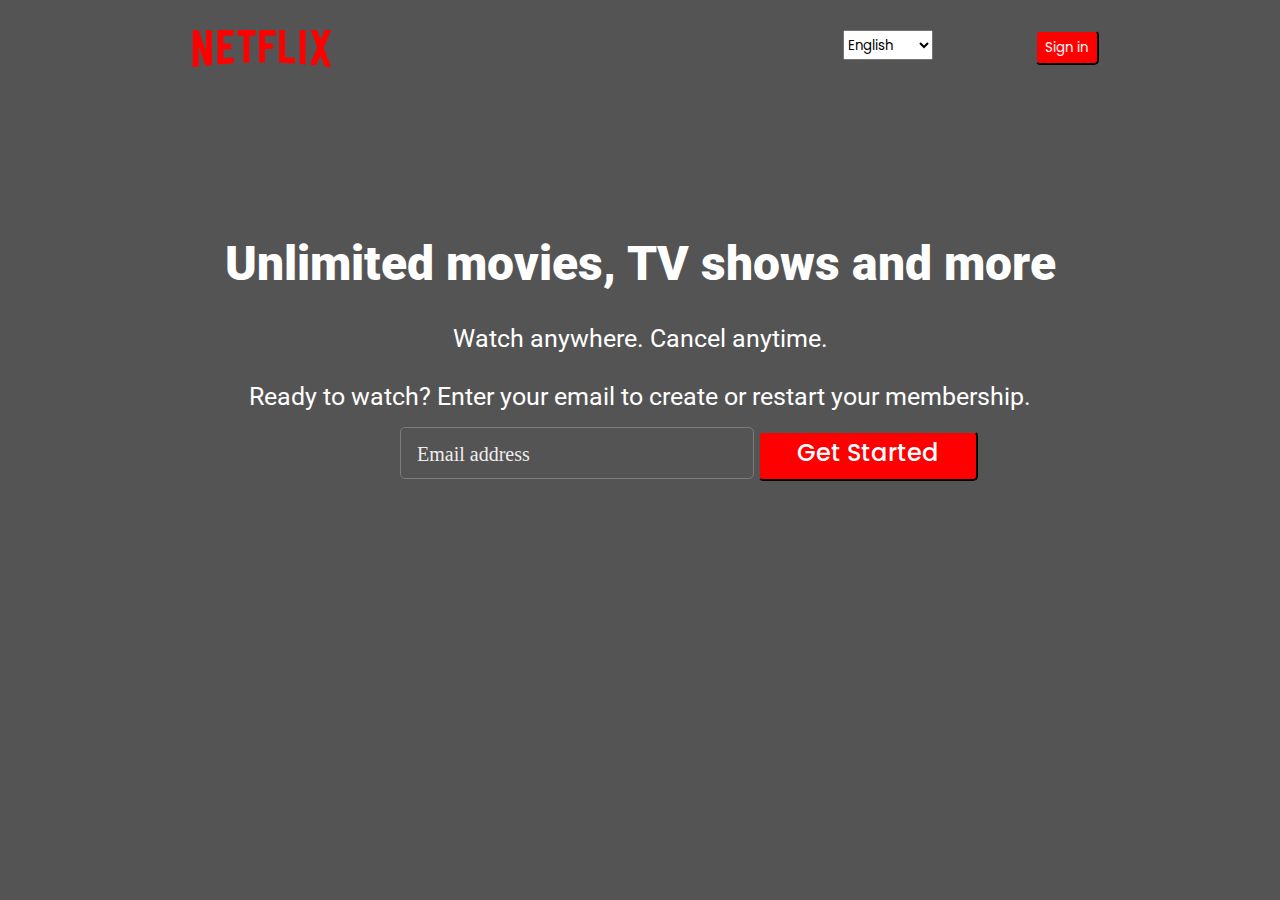
==== index.html @ d262f50c "Add files via upload" ====
<!DOCTYPE html>
<html lang="en">
<head>
    <meta charset="UTF-8">
    <meta name="viewport" content="width=device-width, initial-scale=1.0">
    <title>Netflix India – Watch TV Shows Online, Watch Movies Online</title>
    <link rel="icon" type="image/x-icon" href="netflix_logo_icon_170919.ico">
    <link rel="stylesheet" href="https://cdnjs.cloudflare.com/ajax/libs/font-awesome/6.4.2/css/all.min.css" 
    integrity="sha512-z3gLpd7yknf1YoNbCzqRKc4qyor8gaKU1qmn+CShxbuBusANI9QpRohGBreCFkKxLhei6S9CQXFEbbKuqLg0DA==" 
    crossorigin="anonymous" referrerpolicy="no-referrer" />
    <link rel="stylesheet" href="styles.css">
    <link rel="preconnect" href="https://fonts.googleapis.com">
    <link rel="preconnect" href="https://fonts.gstatic.com" crossorigin>
    <link href="https://fonts.googleapis.com/css2?family=Poppins:wght@100;400;500&display=swap" rel="stylesheet">
    <link href="https://fonts.googleapis.com/css2?family=Poppins:wght@100;400;500&family=Roboto:wght@400;700&display=swap" rel="stylesheet">
</head>
<body>
  <div id="wrapper">
    <div class="front-page">
        <div class="blackLayer"></div>
        <div class="header">
            <div class="logo">
                <svg viewBox="0 0 111 30" version="1.1" xmlns="http://www.w3.org/2000/svg" xmlns:xlink="http://www.w3.org/1999/xlink" aria-hidden="true" role="img" class="logo-heading"><g><path fill="red" d="M105.06233,14.2806261 L110.999156,30 C109.249227,29.7497422 107.500234,29.4366857 105.718437,29.1554972 L102.374168,20.4686475 L98.9371075,28.4375293 C97.2499766,28.1563408 95.5928391,28.061674 93.9057081,27.8432843 L99.9372012,14.0931671 L94.4680851,-5.68434189e-14 L99.5313525,-5.68434189e-14 L102.593495,7.87421502 L105.874965,-5.68434189e-14 L110.999156,-5.68434189e-14 L105.06233,14.2806261 Z M90.4686475,-5.68434189e-14 L85.8749649,-5.68434189e-14 L85.8749649,27.2499766 C87.3746368,27.3437061 88.9371075,27.4055675 90.4686475,27.5930265 L90.4686475,-5.68434189e-14 Z M81.9055207,26.93692 C77.7186241,26.6557316 73.5307901,26.4064111 69.250164,26.3117443 L69.250164,-5.68434189e-14 L73.9366389,-5.68434189e-14 L73.9366389,21.8745899 C76.6248008,21.9373887 79.3120255,22.1557784 81.9055207,22.2804387 L81.9055207,26.93692 Z M64.2496954,10.6561065 L64.2496954,15.3435186 L57.8442216,15.3435186 L57.8442216,25.9996251 L53.2186709,25.9996251 L53.2186709,-5.68434189e-14 L66.3436123,-5.68434189e-14 L66.3436123,4.68741213 L57.8442216,4.68741213 L57.8442216,10.6561065 L64.2496954,10.6561065 Z M45.3435186,4.68741213 L45.3435186,26.2498828 C43.7810479,26.2498828 42.1876465,26.2498828 40.6561065,26.3117443 L40.6561065,4.68741213 L35.8121661,4.68741213 L35.8121661,-5.68434189e-14 L50.2183897,-5.68434189e-14 L50.2183897,4.68741213 L45.3435186,4.68741213 Z M30.749836,15.5928391 C28.687787,15.5928391 26.2498828,15.5928391 24.4999531,15.6875059 L24.4999531,22.6562939 C27.2499766,22.4678976 30,22.2495079 32.7809542,22.1557784 L32.7809542,26.6557316 L19.812541,27.6876933 L19.812541,-5.68434189e-14 L32.7809542,-5.68434189e-14 L32.7809542,4.68741213 L24.4999531,4.68741213 L24.4999531,10.9991564 C26.3126816,10.9991564 29.0936358,10.9054269 30.749836,10.9054269 L30.749836,15.5928391 Z M4.78114163,12.9684132 L4.78114163,29.3429562 C3.09401069,29.5313525 1.59340144,29.7497422 0,30 L0,-5.68434189e-14 L4.4690224,-5.68434189e-14 L10.562377,17.0315868 L10.562377,-5.68434189e-14 L15.2497891,-5.68434189e-14 L15.2497891,28.061674 C13.5935889,28.3437998 11.906458,28.4375293 10.1246602,28.6868498 L4.78114163,12.9684132 Z" fill="white"></path></g></svg>
            </div>
            <div class="lang-button">
                <label for="language"></label>                
                <select name="language" id="language">
                    <option value="1">English</option>
                    <option value="2">Hindi</option>
                    <option value="3">Other</option>
                </select>
            </div>
          <button id="top-signin" class="btn">Sign in</button>
        </div>
        <div class="content-heading content">Unlimited movies, TV shows and more</div>
        <div class="content-subheading content">
            Watch anywhere. Cancel anytime.<br><br>
            Ready to watch? Enter your email to create or restart your membership. 
        </div>  
        <div class="address">
          <label for="email" id="email"></label>
          <input class="email" type="email" id="emailAddress1" name="email" placeholder="Email address">
          <button id="getstartbtn1" class="btn btn1">Get Started
              <i class="fa-solid fa-chevron-right"></i>
          </button>
          <p id="errorMsg1" style="color: rgb(246, 250, 3); font-size:25px; font-weight:600; display:none;">
              Enter a valid email
          </p>
      </div> 
    </div><hr>
   <div class="second-page same-page">
      <div class="page-content">
        <div class="para-text">
            <h2>Enjoy on your TV.</h2>
            <p>Watch on smart TVs, PlayStation, Xbox, Chromecast, Apple TV, Blu-ray players and more.</p>
        </div>
        <div class="img-section">
            <img src="assests\tv.png" alt="" class="tv-image">
            <video src="assests\video1.m4v" autoplay loop muted class="tv-video"></video>
        </div>
       </div>
   </div><hr>
   <div class="third-page same-page">
      <div class="image-section">
        <img src="assests\feature-2.png" class="tv-image">
       </div>
       <div class="para-text">
        <h2>Download your shows to watch offline.</h2>
        <p>Save your favourites easily and always have something to watch.</p>
        </div>
   </div><hr>
  <div class="fourth-page same-page">
      <div class="para-text">
        <h2>Watch everywhere.</h2>
        <p>Stream unlimited movies and TV shows on your phone, tablet, laptop, and TV.</p>
      </div>
      <div class="image-section2">
        <img src="assests\tvandmobile.png" class="tv-image2"></img>
        <video src="assests\video2.m4v" autoplay loop muted class="tv-video2"></video>
      </div>
   </div><hr>
   <div class="fifth-page same-page">
             <div class="image-section">
                <img src="assests\children.png" class="tv-image">
             </div>
           <div class="para-text">
            <h2>Create profiles for children.</h2>
             <p>Send children on adventures with their favourite characters in a space made just for them—free with your membership.</p>
           </div>
   </div><hr>
  <div class="question-page same-page">
    <h2 class="question-heading">Frequently Asked Questions</h2>
     <div class="box">
        <div class="question-sub-heading">What is Netflix?<span class="plus-sign">+</span></div>
        <div class="plus-text hidden">Netflix is a streaming service that offers a wide variety of award-winning TV shows, movies, anime, documentaries and more – on thousands of internet-connected devices.<br><br>
          You can watch as much as you want, whenever you want, without a single ad – all for one low monthly price. There's always something new to discover, and new TV shows and movies are added every week!</div>
       </div>

       <div class="box">
        <div class="question-sub-heading">How much does Netflix cost?<span class="plus-sign">+</span></div>
        <div class="plus-text hidden">Watch Netflix on your smartphone, tablet, Smart TV, laptop, or streaming device, all for one fixed monthly fee. Plans range from<br>₹ 149 to ₹ 649 a month. No extra costs, no contracts.</div>
       </div>

       <div class="box">
        <div class="question-sub-heading">Where can I watch?<span class="plus-sign">+</span></div>
        <div class="plus-text hidden">Watch anywhere, anytime. Sign in with your Netflix account to watch instantly on the web at netflix.com from your personal computer or on any internet-connected device that offers the Netflix app, including smart TVs, smartphones, tablets, streaming media players and game consoles.<br><br>
          You can also download your favourite shows with the iOS, Android, or Windows 10 app. Use downloads to watch while you're on the go and without an internet connection. Take Netflix with you anywhere.</div>
       </div>
             
       <div class="box">
        <div class="question-sub-heading">How do I cancel?<span class="plus-sign">+</span></div>
        <div class="plus-text hidden">Netflix is flexible. There are no annoying contracts and no commitments. You can easily cancel your account online in two clicks. There are no cancellation fees – start or stop your account anytime.</div>
       </div>
       
       <div class="box">
        <div class="question-sub-heading">What can I watch on Netflix?<span class="plus-sign">+</span></div>
        <div class="plus-text hidden">Netflix has an extensive library of feature films, documentaries, TV shows, anime, award-winning Netflix originals, and more. Watch as much as you want, anytime you want.</div>
       </div>

       <div class="box">
        <div class="question-sub-heading">What can I watch on Netflix?<span class="plus-sign">+</span></div>
        <div class="plus-text hidden">The Netflix Kids experience is included in your membership to give parents control while kids enjoy family-friendly TV shows and films in their own space.<br><br>
          Kids profiles come with PIN-protected parental controls that let you restrict the maturity rating of content kids can watch and block specific titles you don’t want kids to see.</div>
       </div>
  </div>
  <div class="final-page same-page">
    <small>Ready to watch? Enter your email to create or restart your membership.
    </small>
    <div class="footer-emailbox">
      <label for="email" id="email"></label>
      <input class="email1" type="email" id="emailAddress2" name="email" placeholder="Email address">
      <button id="getstartbtn2" class="btn btn2">Get Started
          <i class="fa-solid fa-chevron-right"></i>
      </button>
      <p id="errorMsg2" style="color: rgb(240, 12, 12); font-size:25px; font-weight:600; display:none;">
          Enter a valid email
      </p>
  </div>
  <div class="footer">
      <h2>Questions? Call 000-000-000-0000</h2>
      <div class="row">
        <div class="col">
            <a href="#">FAQ</a>
            <a href="#">Investor Relations</a>
            <a href="#">Privacy</a>
            <a href="#">Speed Test</a>
        </div>
        <div class="col">
            <a href="#">Help Centre</a>
            <a href="#">Jobs</a>
            <a href="#">Cookie Preferences</a>
            <a href="#">Legal Notices</a>
        </div>
        <div class="col">
            <a href="#">Account</a>
            <a href="#">Ways to Watch</a>
            <a href="#">Corporate Information</a>
            <a href="#">Only on Netflix</a>
        </div>
        <div class="col">
            <a href="#">Media Centre</a>
            <a href="#">Terms of Use</a>
            <a href="#">Contact Us</a>
        </div>
    </div>

    <div class="lang-btn"><i class="fa-solid fa-globe"></i> English <img src="assests\down-icon.png"></div>

    <p class="copyright-text">Netflix India</p>
</div>
</body>
  <script src="app.js"></script>
</body>
</html>
---- styles.css ----
*{
    margin: 0;
    padding: 0;
    font-family: 'Poppins', sans-serif;
}
#wrapper{
    height: 100vh;
    overflow-x: hidden;
}
.logo{
    width: 50%;
}
.logo-heading{
    width: 50%;
    height: 40%;
    color: red;
}
#language{
    width: 90px;
    height: 30px;
}
.header{
    position: relative;
    padding-top: 30px;
    display: flex;
    justify-content:space-evenly;
    width: 100%;
}
.front-page {
    height: 100vh;
    background: rgba(87, 82, 82, 0.5);
    background-image: url("assests/bgimage.jpg");
    background-size: cover;
    background-position: center;
    position: relative;
}
.blackLayer{
    position: absolute;
    width:100%;
    height:100%;
    background-color: black;
    opacity:0.5;
}
a{
    text-decoration: none;
    color: white;
}
.btn{
    position: relative;
    width: 5%;
    height: 35px;
    margin-right: 80px;
    color: white;
    background-color: red;
    border-radius: 5px;
}
.btn:hover{
    cursor: pointer;
    opacity: 0.8;
    transition: all 0.5s;
}
.content{
padding-top: 7rem;

}
.content-heading{
    color :white;
    font-size: 48px;
    font-weight: 1000;
    text-align: center;
    position: relative;
font-family: 'Poppins', sans-serif;
font-family: 'Roboto', sans-serif;
}
.content-subheading{
    color: white;
    font-size: 25px;
    font-weight: 400;
    text-align: center;
    padding-top: 2rem;
    position: relative;
font-family: 'Poppins', sans-serif;
font-family: 'Roboto', sans-serif;
}
.address{
    padding-top: 1rem;
    margin-left: 25rem;
    vertical-align: bottom;
}
.email{
    width: 40%;
    height: 50px;
    background: transparent;
    opacity: 0.9;
}
.btn1{
padding-bottom: 0.5rem;
width: 20%;
height: 50px;
font-family: 'Poppins', sans-serif;
font-size: 24px;
font-weight: 500;
line-height: 24px;
text-align: center;
line-height: 40px;
}
input::placeholder {
    color: white;
    font-size: 20px;
    font-weight: 500;
    padding-left: 1rem;
}
input {
    border: 0.5px solid gray;
    border-radius: 5px;
    color: white; 
    font-size: 1.5rem;
    font-family: 'Times New Roman', Times, serif;
}
#Eaddress{
    background-color:rgba(87, 82, 82, 0.5);
}
.same-page{
    color:white;
    height: 80%;
    background-color: #000;
    width: 100%;
}
.page-content{
    padding-top: 3rem;
    display: flex;
    justify-content: center;
    align-items: center;
}
.tv-image{
    height: 350px;
}
.para-text{
    padding-top: 5rem;
    display: flex;
    flex-direction: column;
    flex-wrap: wrap;
    width: 50%;
}
.para-text h2{
    font-size: 50px;
    font-weight: 500;
}
.para-text p{
    font-size: 30px;
    padding-top: 1rem;
    font-weight: 400;
}
.img-section{
    position: relative;
  z-index: 9;
}
.img-section video{
    position: absolute;
  right:0;
  left: 0;
  z-index: -1;
}
.tv-video{
    width: 95%;
    height:100%;
}
.third-page{
    display: flex;
    justify-content: center;
    align-items: center;
}
hr{
    height: 8px;
    background-color:rgb(69, 69, 69);
    border: hidden;
}
.fourth-page{
    display: flex;
    justify-content: center;
    align-items: center;
    position: relative;
}
.tv-image2{
    height: 350px;
    margin-top: 4rem;
    position: relative;
    z-index: 9;
}
.tv-video2{
    position: absolute;
  top:110px;
  right: 200px;
  z-index: 5;
  width: 22%;
  height:50%;
}
.fifth-page{
    display: flex;
    justify-content: center;
    align-items: center;
    gap:2rem;
}
.question-heading{
    font-weight: 500;
    font-size: 2.5rem;
    text-align: center;
    padding-top: 5rem;
}
.question-page{
    display: flex;
    align-items: center;
    flex-direction: column;
    gap: 2rem;
    background-color: #000;
     height: fit-content;
}
.box{
    border:2px ;
    width: 60%;
    height:fit-content;
    background-color: #303030;
    margin: 10px;
    padding: 10px;
    cursor: pointer;
    transition: all 0.3s ease;
    
}
.question-sub-heading{
    font-size: 1.5rem;
    font-weight: 500;
}
.hidden {
    display: none;
    padding-top: 10px;
}
.plus-sign{
    font-size: 2rem;
    font-weight: 400;
    float: right;
    transition: transform 0.3s ease;
    /* padding-left: 2rem; */
}
.expanded .hidden {
    display: block;
}
.expanded .plus-sign {
    transform: rotate(45deg);
}
.plus-text{
    font-size: 1.5rem;
    padding-left:1rem ;
}

.final-page{
    display: flex;
    flex-direction: column;
    padding-top: 7rem;
    height: fit-content;
}
small{
    text-align: center;
}
.footer-emailbox{
    padding-left: 17rem;
}

.email1{
    width: 60%;
    height: 50px;
    background: transparent;
    opacity: 0.9;
}
.footer {
    padding: 50px 15% 10px;
    color: #777;
}
.col{
    display: flex;
    flex-direction: column;
    flex-wrap: nowrap;
    justify-content: space-around;
    padding-top: 1rem;
    padding-left: 6rem;
}
.row{
    display: flex;
    flex-direction: row;
    gap:1rem;
    justify-content: center;
    padding-top: 2rem;
}
.lang-btn{
    width: fit-content;
 margin-left: 5rem;
    margin-top: 3rem; 
 color: white; 
     border: 1px solid white;
    padding: 10px 20px;
    border-radius: 3px;
    background: transparent; 
} 
.footer h2{
    padding-top: 5rem;
    padding-left: 10rem;
    font-weight: 400;
}
.footer .col a {
    /* display: flex; */
    color: #777;
    font-size: 14px;
    margin-bottom: 10px;
    text-decoration: none;
}
.copyright-text{
    font-size: 14px;
   padding-left: 5rem;
   padding-top: 1rem;
}

@media (max-width: 650px){
    .btn{
        width: 10%;
    }
    .content-heading{
        font-size: 30px;
    }
    .content-subheading{
        font-size: 25px;
    }
    .address{
        display: flex;
        flex-direction: column;
        gap: 1rem;
        margin-left: 15px;
    }
    .email{
        width: 60%;
        height: 40px;
        margin-left: 5rem;
    }
    .btn1{
        font-size: 14px;
        width: 30%;
        height: 45px;
        margin-left: 10rem;
    }
    .tv-image{
        height: 200px;
    }
    .para-text h2{
        padding-left: 20px;
        font-size: 20px;
    }
    .para-text p{
        padding-left: 15px;
        font-size: 16px;
    }
    .tv-image2{
        width: 290px;
        height: 264px;
    }
    .tv-video2{
        width: 30%;
        right: 66px;
    }
    .question-heading{
        font-size: 2rem;
    }
    .box{
        width: 50%;
    }
    .plus-text{
        font-size: 15px;
    }
    .footer-emailbox{
        display: flex;
        flex-direction: column;
        gap: 1rem;
        padding-left: 10rem;
        padding-top: 1rem;
    }
    .footer h2{
        font-size: 1rem;
        padding-top: 3rem;
        padding-left: 6rem;
    }
  .btn2{
     width: 35%;
     margin-left: 36px;
  }
  .row{
    gap:0.5rem;
    padding-left: 35px;
  } 
 .footer .col a{
    font-size: 10px;
  }
}
@media (651px <= width <= 1024px){
    .btn{
        width: 13%;
    }
    .content-heading{
        font-size: 30px;
    }
    .content-subheading{
        font-size: 25px;
    }
    .address{
        display: flex;
        flex-direction: column;
        gap: 1rem;
        margin-left: 15px;
    }
    .email{
        height: 40px;
        width: 60%;
        margin-left: 8rem;
    }
    .btn1{
        font-size: 25px;
        width: 40%;
        height: 45px;
        margin-top: .5rem;
        margin-left: 12rem;
    }
    .tv-image{
        height: 335px;
    }
    .para-text h2{
        padding-left: 34px;
        font-size: 28px;
    }
    .para-text p{
        padding-left: 15px;
        font-size: 18px;
    }
    .tv-image2{
        width: 290px;
        height: 264px;
    }
    .tv-video2{
        width: 30%;
        right: 100px;
    }
    .btn2{
        width:30%;
        margin-top: 0.5rem;
        margin-left: 53px;
    }
}
@media ( width > 1024px){
.btn1{
    width: 25%;
}
.tv-image2{
    height: 342px;
}
.tv-video2{
    width: 20%;
    right: 205px;
}
.btn2{
    width: 25%;
    height: 50px;
}
}
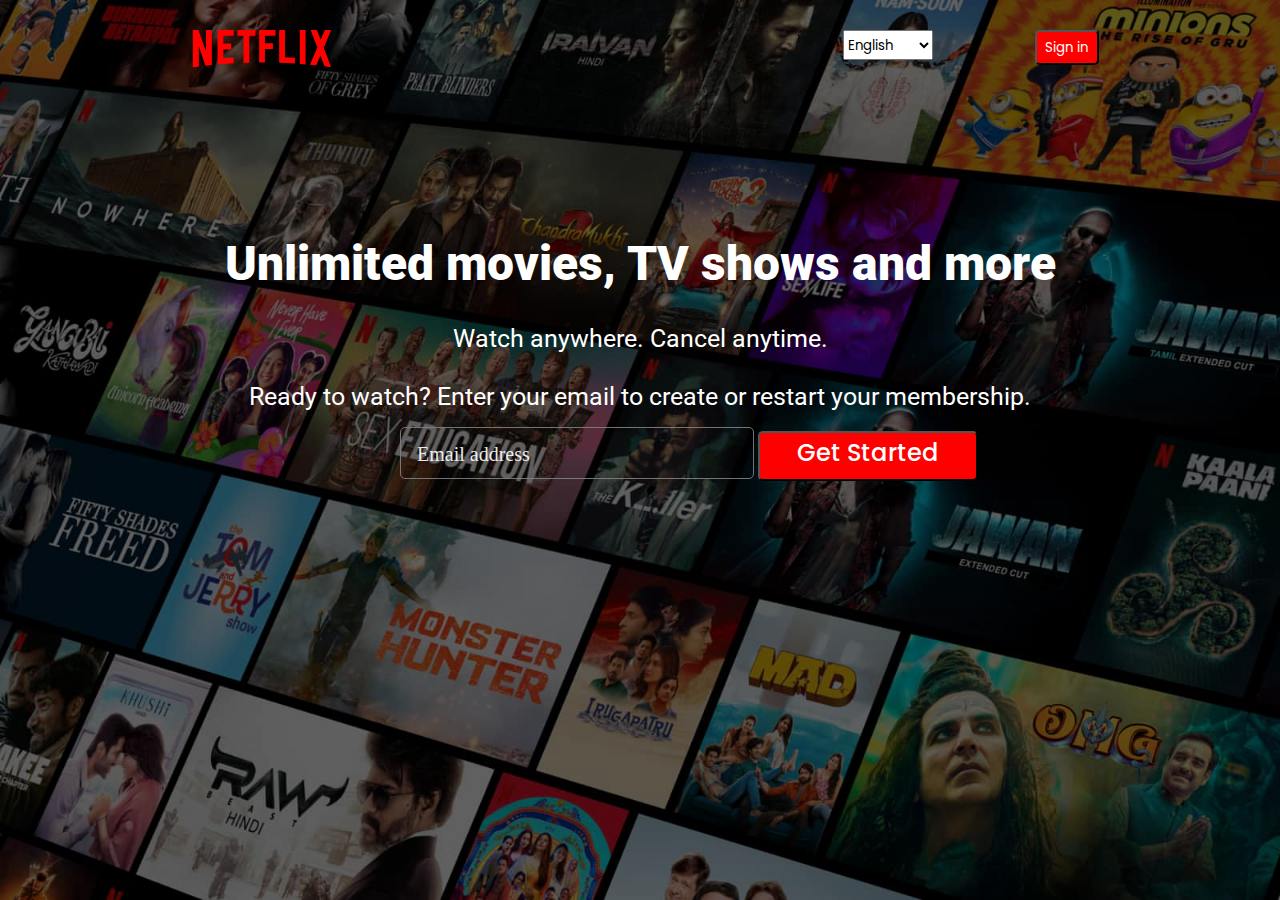
==== commit 7a4e4346: "Update index.html" ====
--- a/index.html
+++ b/index.html
@@ -39,7 +39,7 @@
         </div>  
         <div class="address">
           <label for="email" id="email"></label>
-          <input class="email" type="email" id="emailAddress1" name="email" placeholder="Email address">
+          <input class="email" type="email" autocomplete="off" id="emailAddress1" name="email" placeholder="Email address">
           <button id="getstartbtn1" class="btn btn1">Get Started
               <i class="fa-solid fa-chevron-right"></i>
           </button>
@@ -128,7 +128,7 @@
     </small>
     <div class="footer-emailbox">
       <label for="email" id="email"></label>
-      <input class="email1" type="email" id="emailAddress2" name="email" placeholder="Email address">
+      <input class="email1" type="email" autocomplete="off" id="emailAddress2" name="email" placeholder="Email address">
       <button id="getstartbtn2" class="btn btn2">Get Started
           <i class="fa-solid fa-chevron-right"></i>
       </button>
